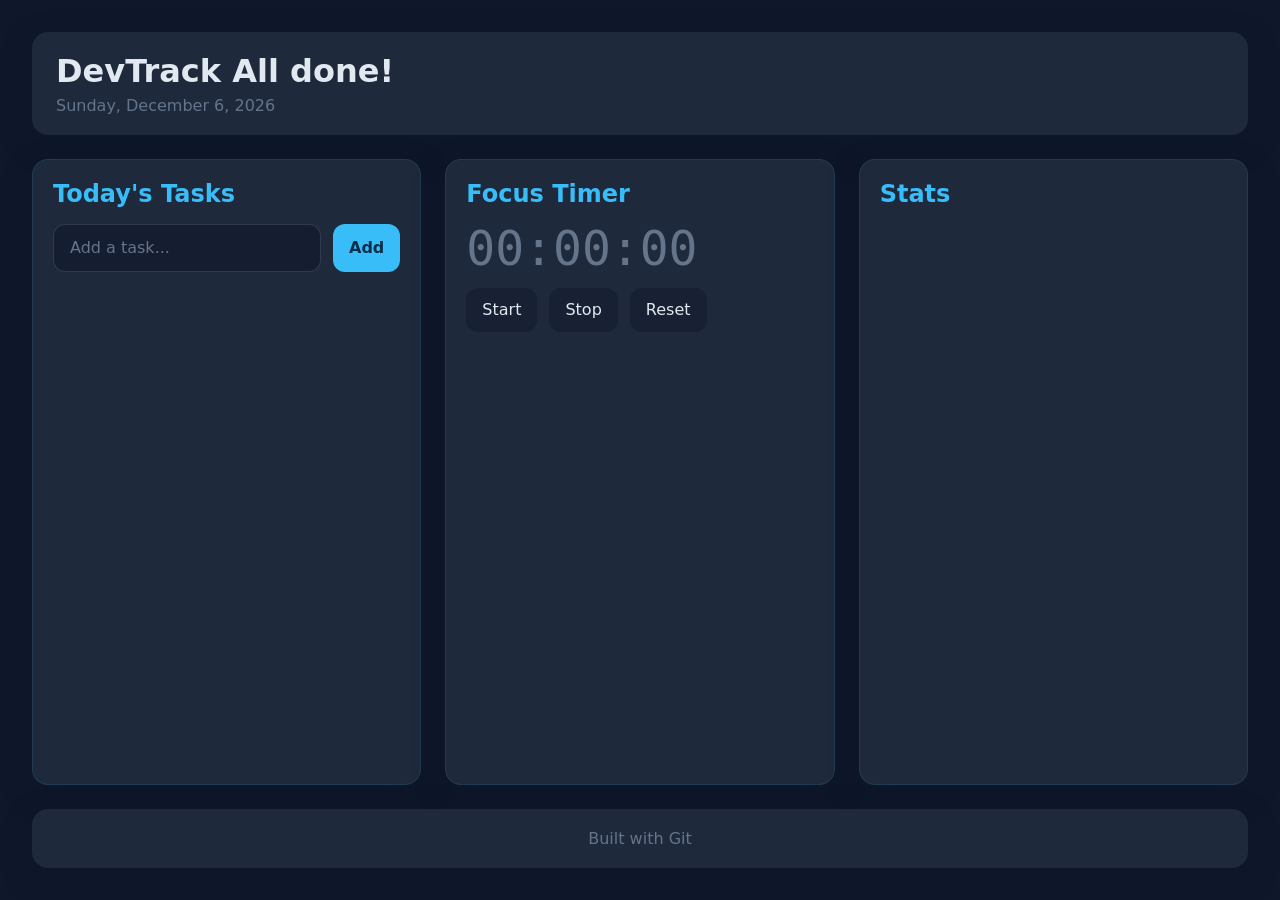
==== DevTrack/index.html @ 36ba4967 "feat: focus timer with start/stop/reset" ====
<!DOCTYPE html>
<html lang="en">
<head>
  <meta charset="UTF-8">
  <meta name="viewport" content="width=device-width, initial-scale=1.0">
  <title>DevTrack</title>
  <link rel="stylesheet" href="style.css">
</head>
<body>
  <div id="app">
    <header class="app-header">
      <div>
        <h1>DevTrack <span id='task-count'></span></h1>
        <p id="today-date"></p>
      </div>
    </header>
    <main class="dashboard-grid">
      <section id="tasks-section" class="card" aria-label="Tasks">
        <h2>Today's Tasks</h2>
        <div class="task-controls">
          <input id='task-input' placeholder='Add a task...' />
          <button id='add-task-btn'>Add</button>
        </div>
        <ul id='task-list'></ul>
      </section>
      <section id="timer-section" class="card" aria-label="Focus Timer">
        <h2>Focus Timer</h2>
        <div id='timer-display'>00:00:00</div>
        <div class="timer-controls">
          <button id='timer-start-btn'>Start</button>
          <button id='timer-stop-btn'>Stop</button>
          <button id='timer-reset-btn'>Reset</button>
        </div>
      </section>
      <section id="stats-section" class="card" aria-label="Stats">
        <h2>Stats</h2>
      </section>
    </main>
    <footer class="app-footer">Built with Git</footer>
  </div>
  <script src="main.js"></script>
</body>
</html>
---- DevTrack/style.css ----
:root {
	--bg: #0f172a;
	--surface: #1e293b;
	--accent: #38bdf8;
	--text: #e2e8f0;
	--muted: #64748b;
}

* {
	box-sizing: border-box;
}

html, body {
	margin: 0;
	min-height: 100%;
}

body {
	background: var(--bg);
	color: var(--text);
	font-family: system-ui, -apple-system, BlinkMacSystemFont, "Segoe UI", sans-serif;
}

#app {
	min-height: 100vh;
	display: grid;
	grid-template-rows: auto 1fr auto;
	gap: 1.5rem;
	padding: 2rem;
}

.app-header,
.app-footer,
.card {
	background: var(--surface);
	border-radius: 1rem;
	box-shadow: 0 10px 30px rgba(15, 23, 42, 0.35);
}

.app-header,
.app-footer {
	padding: 1.25rem 1.5rem;
}

.app-header h1,
.card h2 {
	margin: 0;
}

.app-header p {
	margin: 0.35rem 0 0;
	color: var(--muted);
}

.dashboard-grid {
	display: grid;
	grid-template-columns: repeat(3, minmax(0, 1fr));
	gap: 1.5rem;
}

.card {
	min-height: 220px;
	padding: 1.25rem;
	border: 1px solid rgba(56, 189, 248, 0.12);
}

.task-controls {
	display: grid;
	grid-template-columns: 1fr auto;
	gap: 0.75rem;
	margin: 1rem 0;
}

.task-controls input,
.task-controls button,
.task-item button {
	border: 0;
	border-radius: 0.75rem;
	font: inherit;
}

.task-controls input {
	min-width: 0;
	padding: 0.85rem 1rem;
	background: rgba(15, 23, 42, 0.6);
	color: var(--text);
	border: 1px solid rgba(100, 116, 139, 0.35);
}

.task-controls input::placeholder {
	color: var(--muted);
}

.task-controls button,
.task-item button {
	cursor: pointer;
	transition: background-color 0.2s ease, color 0.2s ease;
}

.task-controls button {
	padding: 0.85rem 1rem;
	background: var(--accent);
	color: #082f49;
	font-weight: 700;
}

#task-list {
	list-style: none;
	padding: 0;
	margin: 0;
	display: grid;
	gap: 0.75rem;
}

.task-item {
	display: grid;
	grid-template-columns: auto 1fr auto;
	align-items: center;
	gap: 0.75rem;
	padding: 0.85rem 1rem;
	border-radius: 0.9rem;
	background: rgba(15, 23, 42, 0.45);
}

.task-text.done {
	color: var(--muted);
	text-decoration: line-through;
}

.task-delete-btn {
	padding: 0.5rem 0.75rem;
	background: transparent;
	color: var(--muted);
}

.task-delete-btn:hover {
	color: #ef4444;
	background: rgba(239, 68, 68, 0.12);
}

#timer-section {
	display: grid;
	align-content: start;
	gap: 1rem;
	justify-items: start;
}

#timer-display {
	font-family: ui-monospace, SFMono-Regular, SF Mono, Menlo, Consolas, monospace;
	font-size: 3rem;
	line-height: 1;
	color: var(--muted);
}

#timer-display.running {
	color: var(--accent);
}

#timer-display.stopped {
	color: var(--muted);
}

.timer-controls {
	display: flex;
	flex-wrap: wrap;
	gap: 0.75rem;
}

.timer-controls button {
	border: 0;
	border-radius: 0.75rem;
	padding: 0.8rem 1rem;
	font: inherit;
	cursor: pointer;
	background: rgba(15, 23, 42, 0.45);
	color: var(--text);
	transition: background-color 0.2s ease, color 0.2s ease;
}

.timer-controls button:hover {
	background: rgba(56, 189, 248, 0.18);
	color: var(--accent);
}

.card h2 {
	color: var(--accent);
}

.app-footer {
	color: var(--muted);
	text-align: center;
}

@media (max-width: 900px) {
	.dashboard-grid {
		grid-template-columns: 1fr;
	}
}
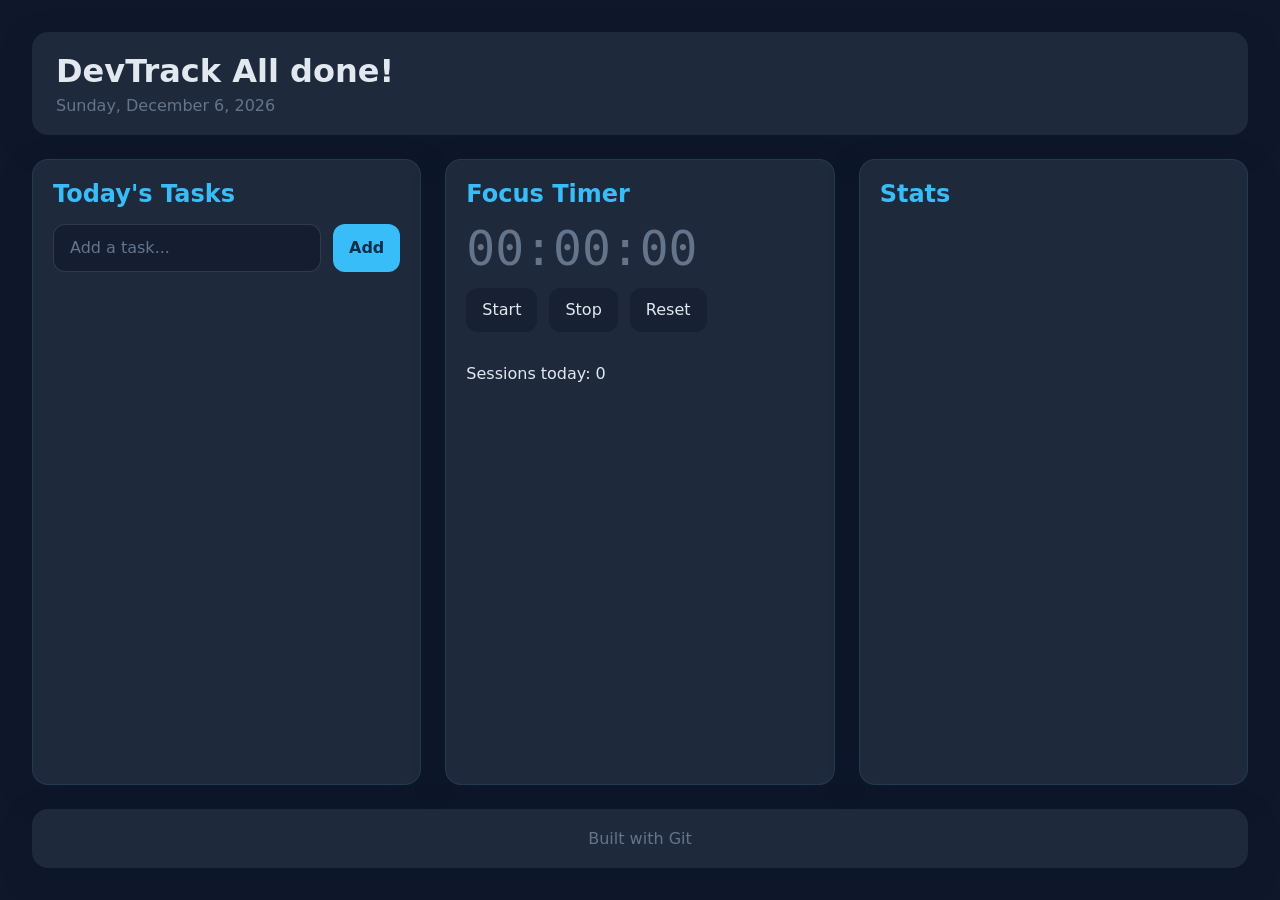
==== commit b5452b7e: "feat: add session timer x10 Faster(Bug)" ====
--- a/DevTrack/index.html
+++ b/DevTrack/index.html
@@ -31,6 +31,7 @@
           <button id='timer-stop-btn'>Stop</button>
           <button id='timer-reset-btn'>Reset</button>
         </div>
+        <p id='session-count'>Sessions today: 0</p>
       </section>
       <section id="stats-section" class="card" aria-label="Stats">
         <h2>Stats</h2>
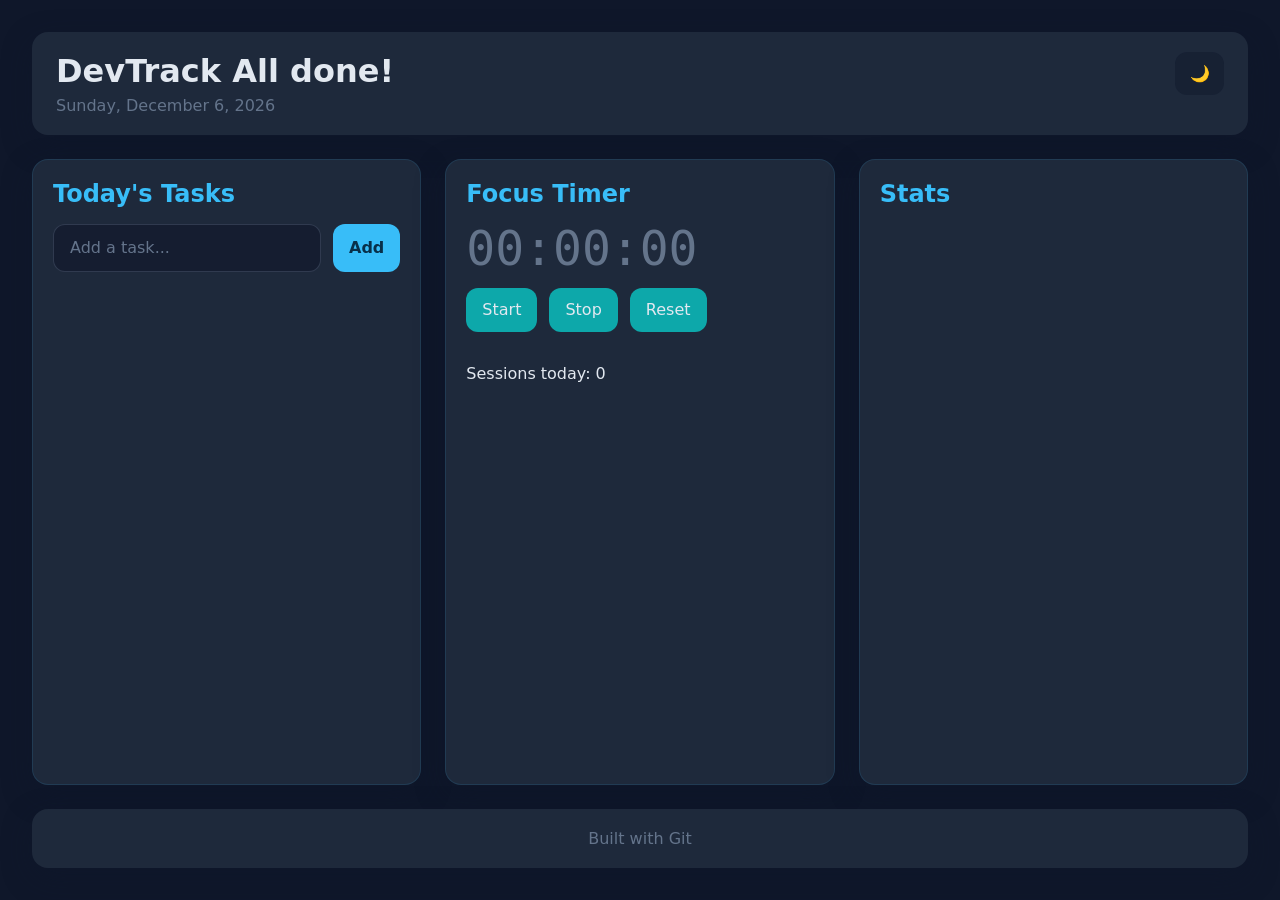
==== commit 9ee17324: "feat: dar/light theme toggle with localStorage" ====
--- a/DevTrack/index.html
+++ b/DevTrack/index.html
@@ -13,6 +13,7 @@
         <h1>DevTrack <span id='task-count'></span></h1>
         <p id="today-date"></p>
       </div>
+      <button id='theme-btn'>&#127769;</button>
     </header>
     <main class="dashboard-grid">
       <section id="tasks-section" class="card" aria-label="Tasks">
--- a/DevTrack/style.css
+++ b/DevTrack/style.css
@@ -19,6 +19,7 @@
 	background: var(--bg);
 	color: var(--text);
 	font-family: system-ui, -apple-system, BlinkMacSystemFont, "Segoe UI", sans-serif;
+	transition: background-color 0.3s ease, color 0.3s ease;
 }
 
 #app {
@@ -37,9 +38,49 @@
 	box-shadow: 0 10px 30px rgba(15, 23, 42, 0.35);
 }
 
+body.light-mode {
+	--bg: #f1f5f9;
+	--surface: #ffffff;
+	--text: #0f172a;
+	--muted: #64748b;
+}
+
+body.light-mode .app-header,
+body.light-mode .app-footer,
+body.light-mode .card {
+	box-shadow: 0 10px 30px rgba(15, 23, 42, 0.12);
+}
+
 .app-header,
 .app-footer {
 	padding: 1.25rem 1.5rem;
+}
+
+.app-header {
+	display: flex;
+	align-items: start;
+	justify-content: space-between;
+	gap: 1rem;
+}
+
+.app-header button {
+	border: 0;
+	border-radius: 0.75rem;
+	padding: 0.75rem 0.9rem;
+	font: inherit;
+	cursor: pointer;
+	background: rgba(15, 23, 42, 0.45);
+	color: var(--text);
+	transition: background-color 0.2s ease, transform 0.2s ease;
+}
+
+.app-header button:hover {
+	background: rgba(56, 189, 248, 0.18);
+	transform: translateY(-1px);
+}
+
+body.light-mode .app-header button {
+	background: rgba(15, 23, 42, 0.06);
 }
 
 .app-header h1,
@@ -87,6 +128,11 @@
 	border: 1px solid rgba(100, 116, 139, 0.35);
 }
 
+body.light-mode .task-controls input {
+	background: #f8fafc;
+	border-color: rgba(100, 116, 139, 0.22);
+}
+
 .task-controls input::placeholder {
 	color: var(--muted);
 }
@@ -120,6 +166,10 @@
 	padding: 0.85rem 1rem;
 	border-radius: 0.9rem;
 	background: rgba(15, 23, 42, 0.45);
+}
+
+body.light-mode .task-item {
+	background: rgba(148, 163, 184, 0.12);
 }
 
 .task-text.done {
@@ -172,13 +222,17 @@
 	padding: 0.8rem 1rem;
 	font: inherit;
 	cursor: pointer;
-	background: rgba(15, 23, 42, 0.45);
+	background: rgba(3, 255, 247, 0.593);
 	color: var(--text);
 	transition: background-color 0.2s ease, color 0.2s ease;
 }
 
+body.light-mode .timer-controls button {
+	background: rgba(2, 132, 199, 0.12);
+}
+
 .timer-controls button:hover {
-	background: rgba(56, 189, 248, 0.18);
+	background: rgba(0, 217, 255, 0.912);
 	color: var(--accent);
 }
 
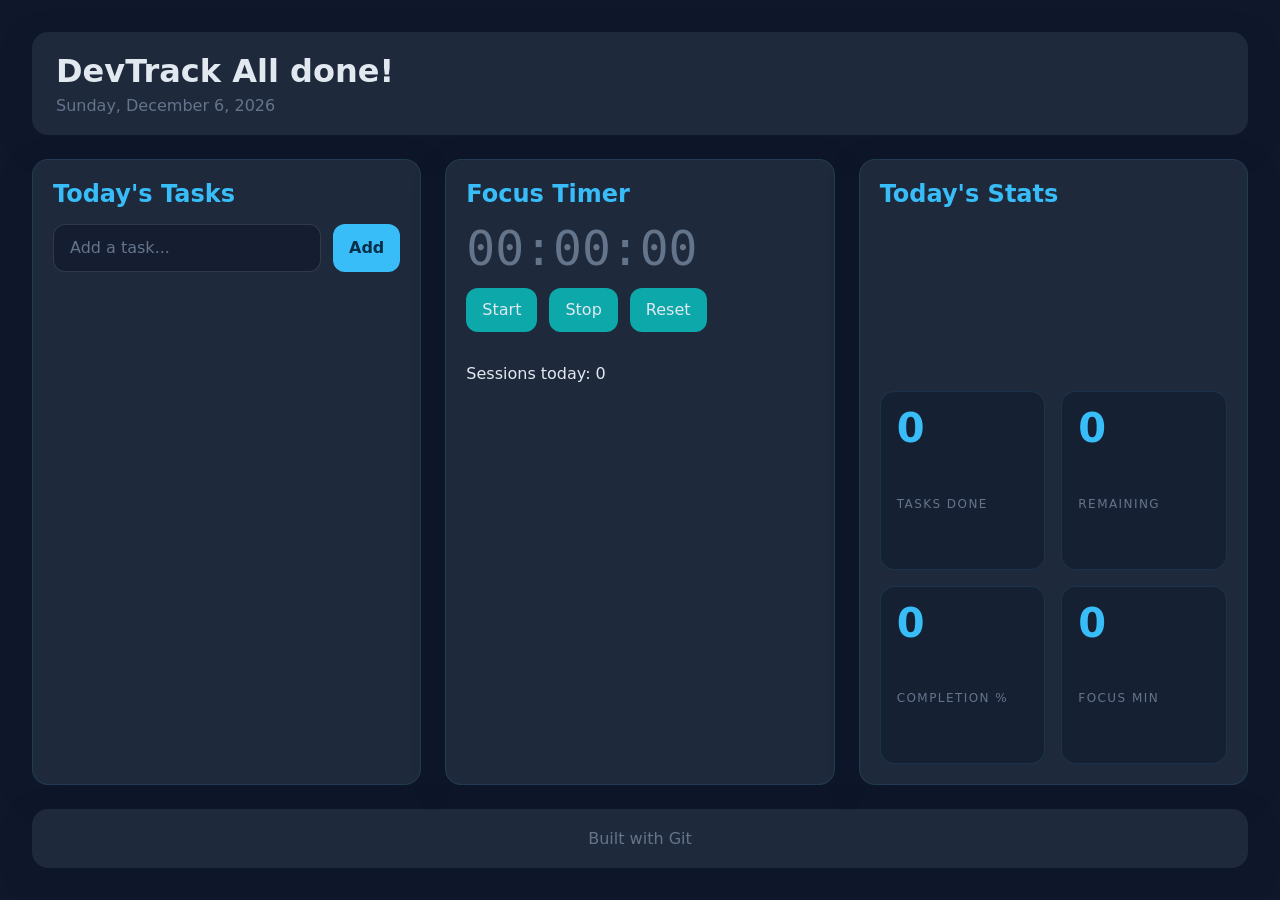
==== commit ad46989a: "feat: stats panel 2x2 tile layout" ====
--- a/DevTrack/index.html
+++ b/DevTrack/index.html
@@ -13,7 +13,6 @@
         <h1>DevTrack <span id='task-count'></span></h1>
         <p id="today-date"></p>
       </div>
-      <button id='theme-btn'>&#127769;</button>
     </header>
     <main class="dashboard-grid">
       <section id="tasks-section" class="card" aria-label="Tasks">
@@ -35,7 +34,25 @@
         <p id='session-count'>Sessions today: 0</p>
       </section>
       <section id="stats-section" class="card" aria-label="Stats">
-        <h2>Stats</h2>
+        <h2>Today's Stats</h2>
+        <div class="stats-grid">
+          <div class="stat-tile">
+            <span id="tasks-done" class='stat-number'>0</span>
+            <span class='stat-label'>Tasks Done</span>
+          </div>
+          <div class="stat-tile">
+            <span id="tasks-remaining" class='stat-number'>0</span>
+            <span class='stat-label'>Remaining</span>
+          </div>
+          <div class="stat-tile">
+            <span id="completion-rate" class='stat-number'>0</span>
+            <span class='stat-label'>Completion %</span>
+          </div>
+          <div class="stat-tile">
+            <span id="focus-minutes" class='stat-number'>0</span>
+            <span class='stat-label'>Focus Min</span>
+          </div>
+        </div>
       </section>
     </main>
     <footer class="app-footer">Built with Git</footer>
--- a/DevTrack/style.css
+++ b/DevTrack/style.css
@@ -19,7 +19,6 @@
 	background: var(--bg);
 	color: var(--text);
 	font-family: system-ui, -apple-system, BlinkMacSystemFont, "Segoe UI", sans-serif;
-	transition: background-color 0.3s ease, color 0.3s ease;
 }
 
 #app {
@@ -38,49 +37,9 @@
 	box-shadow: 0 10px 30px rgba(15, 23, 42, 0.35);
 }
 
-body.light-mode {
-	--bg: #f1f5f9;
-	--surface: #ffffff;
-	--text: #0f172a;
-	--muted: #64748b;
-}
-
-body.light-mode .app-header,
-body.light-mode .app-footer,
-body.light-mode .card {
-	box-shadow: 0 10px 30px rgba(15, 23, 42, 0.12);
-}
-
 .app-header,
 .app-footer {
 	padding: 1.25rem 1.5rem;
-}
-
-.app-header {
-	display: flex;
-	align-items: start;
-	justify-content: space-between;
-	gap: 1rem;
-}
-
-.app-header button {
-	border: 0;
-	border-radius: 0.75rem;
-	padding: 0.75rem 0.9rem;
-	font: inherit;
-	cursor: pointer;
-	background: rgba(15, 23, 42, 0.45);
-	color: var(--text);
-	transition: background-color 0.2s ease, transform 0.2s ease;
-}
-
-.app-header button:hover {
-	background: rgba(56, 189, 248, 0.18);
-	transform: translateY(-1px);
-}
-
-body.light-mode .app-header button {
-	background: rgba(15, 23, 42, 0.06);
 }
 
 .app-header h1,
@@ -103,6 +62,40 @@
 	min-height: 220px;
 	padding: 1.25rem;
 	border: 1px solid rgba(56, 189, 248, 0.12);
+}
+
+#stats-section {
+	display: grid;
+	gap: 1rem;
+}
+
+.stats-grid {
+	display: grid;
+	grid-template-columns: repeat(2, minmax(0, 1fr));
+	gap: 1rem;
+}
+
+.stat-tile {
+	display: grid;
+	gap: 0.4rem;
+	padding: 1rem;
+	border-radius: 0.9rem;
+	background: rgba(15, 23, 42, 0.45);
+	border: 1px solid rgba(56, 189, 248, 0.12);
+}
+
+.stat-number {
+	font-size: 2.5rem;
+	font-weight: 700;
+	line-height: 1;
+	color: var(--accent);
+}
+
+.stat-label {
+	font-size: 0.75rem;
+	text-transform: uppercase;
+	letter-spacing: 0.12em;
+	color: var(--muted);
 }
 
 .task-controls {
@@ -128,11 +121,6 @@
 	border: 1px solid rgba(100, 116, 139, 0.35);
 }
 
-body.light-mode .task-controls input {
-	background: #f8fafc;
-	border-color: rgba(100, 116, 139, 0.22);
-}
-
 .task-controls input::placeholder {
 	color: var(--muted);
 }
@@ -166,10 +154,6 @@
 	padding: 0.85rem 1rem;
 	border-radius: 0.9rem;
 	background: rgba(15, 23, 42, 0.45);
-}
-
-body.light-mode .task-item {
-	background: rgba(148, 163, 184, 0.12);
 }
 
 .task-text.done {
@@ -227,10 +211,6 @@
 	transition: background-color 0.2s ease, color 0.2s ease;
 }
 
-body.light-mode .timer-controls button {
-	background: rgba(2, 132, 199, 0.12);
-}
-
 .timer-controls button:hover {
 	background: rgba(0, 217, 255, 0.912);
 	color: var(--accent);
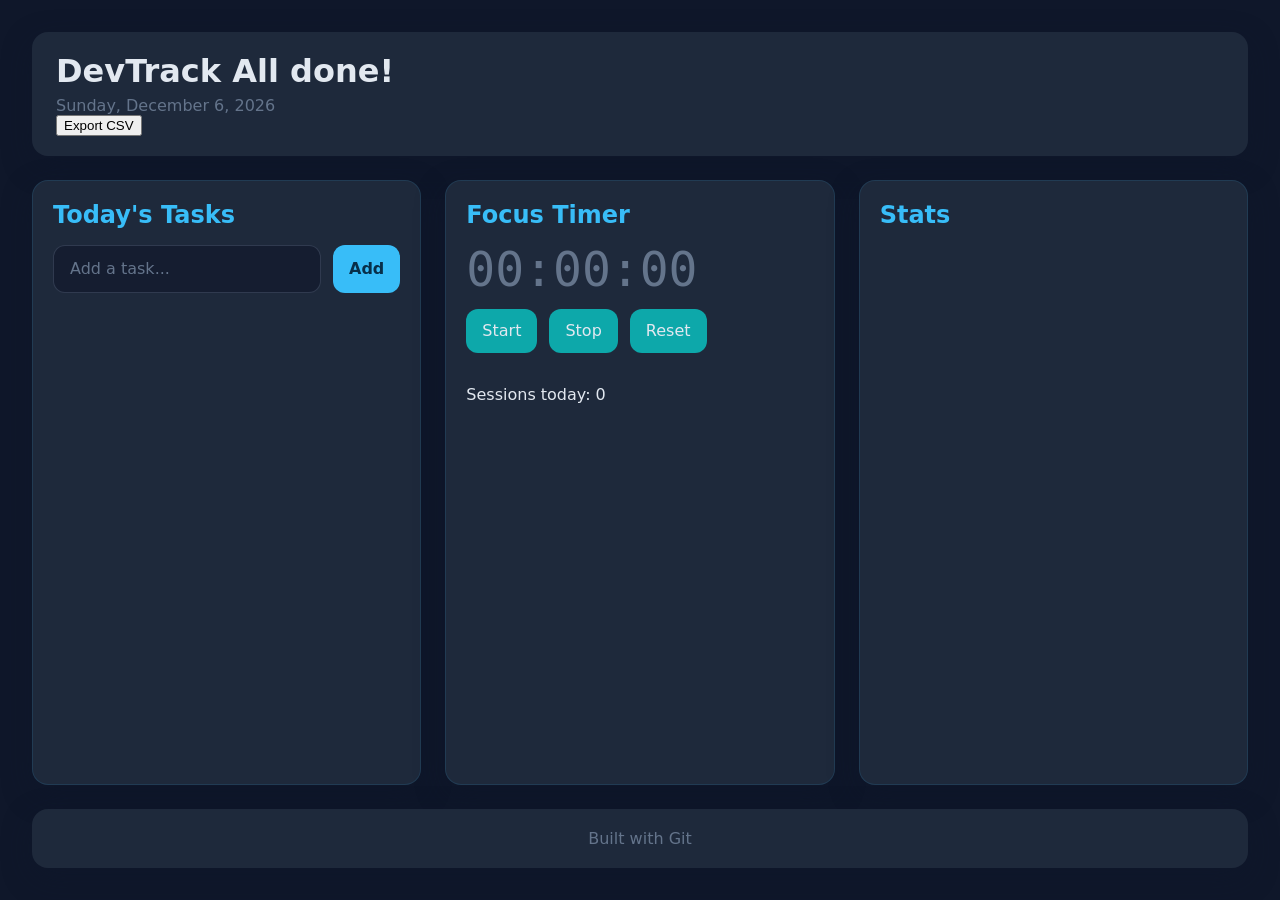
==== commit aa2fda5c: "feat: export all tasks to CSV download" ====
--- a/DevTrack/index.html
+++ b/DevTrack/index.html
@@ -13,6 +13,7 @@
         <h1>DevTrack <span id='task-count'></span></h1>
         <p id="today-date"></p>
       </div>
+      <button id='export-csv-btn'>Export CSV</button>
     </header>
     <main class="dashboard-grid">
       <section id="tasks-section" class="card" aria-label="Tasks">
@@ -34,25 +35,7 @@
         <p id='session-count'>Sessions today: 0</p>
       </section>
       <section id="stats-section" class="card" aria-label="Stats">
-        <h2>Today's Stats</h2>
-        <div class="stats-grid">
-          <div class="stat-tile">
-            <span id="tasks-done" class='stat-number'>0</span>
-            <span class='stat-label'>Tasks Done</span>
-          </div>
-          <div class="stat-tile">
-            <span id="tasks-remaining" class='stat-number'>0</span>
-            <span class='stat-label'>Remaining</span>
-          </div>
-          <div class="stat-tile">
-            <span id="completion-rate" class='stat-number'>0</span>
-            <span class='stat-label'>Completion %</span>
-          </div>
-          <div class="stat-tile">
-            <span id="focus-minutes" class='stat-number'>0</span>
-            <span class='stat-label'>Focus Min</span>
-          </div>
-        </div>
+        <h2>Stats</h2>
       </section>
     </main>
     <footer class="app-footer">Built with Git</footer>
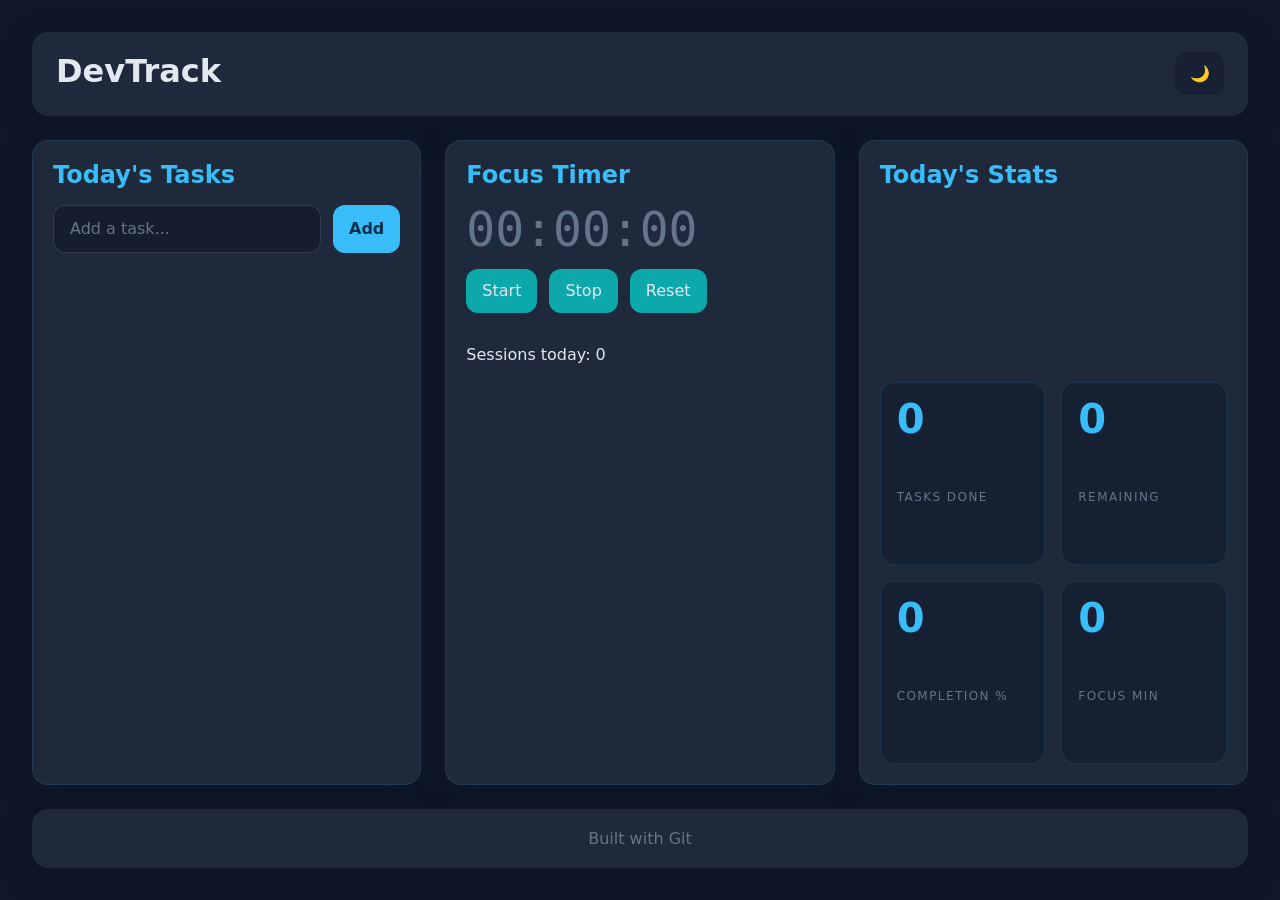
==== commit 6dca7254: "added status panel to main.js" ====
--- a/DevTrack/index.html
+++ b/DevTrack/index.html
@@ -13,7 +13,7 @@
         <h1>DevTrack <span id='task-count'></span></h1>
         <p id="today-date"></p>
       </div>
-      <button id='export-csv-btn'>Export CSV</button>
+      <button id='theme-btn'>&#127769;</button>
     </header>
     <main class="dashboard-grid">
       <section id="tasks-section" class="card" aria-label="Tasks">
@@ -35,7 +35,25 @@
         <p id='session-count'>Sessions today: 0</p>
       </section>
       <section id="stats-section" class="card" aria-label="Stats">
-        <h2>Stats</h2>
+        <h2>Today's Stats</h2>
+        <div class="stats-grid">
+          <div class="stat-tile">
+            <span id="tasks-done" class='stat-number'>0</span>
+            <span class='stat-label'>Tasks Done</span>
+          </div>
+          <div class="stat-tile">
+            <span id="tasks-remaining" class='stat-number'>0</span>
+            <span class='stat-label'>Remaining</span>
+          </div>
+          <div class="stat-tile">
+            <span id="completion-rate" class='stat-number'>0</span>
+            <span class='stat-label'>Completion %</span>
+          </div>
+          <div class="stat-tile">
+            <span id="focus-minutes" class='stat-number'>0</span>
+            <span class='stat-label'>Focus Min</span>
+          </div>
+        </div>
       </section>
     </main>
     <footer class="app-footer">Built with Git</footer>
--- a/DevTrack/style.css
+++ b/DevTrack/style.css
@@ -19,6 +19,7 @@
 	background: var(--bg);
 	color: var(--text);
 	font-family: system-ui, -apple-system, BlinkMacSystemFont, "Segoe UI", sans-serif;
+	transition: background-color 0.3s ease, color 0.3s ease;
 }
 
 #app {
@@ -37,9 +38,49 @@
 	box-shadow: 0 10px 30px rgba(15, 23, 42, 0.35);
 }
 
+body.light-mode {
+	--bg: #f1f5f9;
+	--surface: #ffffff;
+	--text: #0f172a;
+	--muted: #64748b;
+}
+
+body.light-mode .app-header,
+body.light-mode .app-footer,
+body.light-mode .card {
+	box-shadow: 0 10px 30px rgba(15, 23, 42, 0.12);
+}
+
 .app-header,
 .app-footer {
 	padding: 1.25rem 1.5rem;
+}
+
+.app-header {
+	display: flex;
+	align-items: start;
+	justify-content: space-between;
+	gap: 1rem;
+}
+
+.app-header button {
+	border: 0;
+	border-radius: 0.75rem;
+	padding: 0.75rem 0.9rem;
+	font: inherit;
+	cursor: pointer;
+	background: rgba(15, 23, 42, 0.45);
+	color: var(--text);
+	transition: background-color 0.2s ease, transform 0.2s ease;
+}
+
+.app-header button:hover {
+	background: rgba(56, 189, 248, 0.18);
+	transform: translateY(-1px);
+}
+
+body.light-mode .app-header button {
+	background: rgba(15, 23, 42, 0.06);
 }
 
 .app-header h1,
@@ -121,6 +162,11 @@
 	border: 1px solid rgba(100, 116, 139, 0.35);
 }
 
+body.light-mode .task-controls input {
+	background: #f8fafc;
+	border-color: rgba(100, 116, 139, 0.22);
+}
+
 .task-controls input::placeholder {
 	color: var(--muted);
 }
@@ -154,6 +200,10 @@
 	padding: 0.85rem 1rem;
 	border-radius: 0.9rem;
 	background: rgba(15, 23, 42, 0.45);
+}
+
+body.light-mode .task-item {
+	background: rgba(148, 163, 184, 0.12);
 }
 
 .task-text.done {
@@ -211,6 +261,10 @@
 	transition: background-color 0.2s ease, color 0.2s ease;
 }
 
+body.light-mode .timer-controls button {
+	background: rgba(2, 132, 199, 0.12);
+}
+
 .timer-controls button:hover {
 	background: rgba(0, 217, 255, 0.912);
 	color: var(--accent);
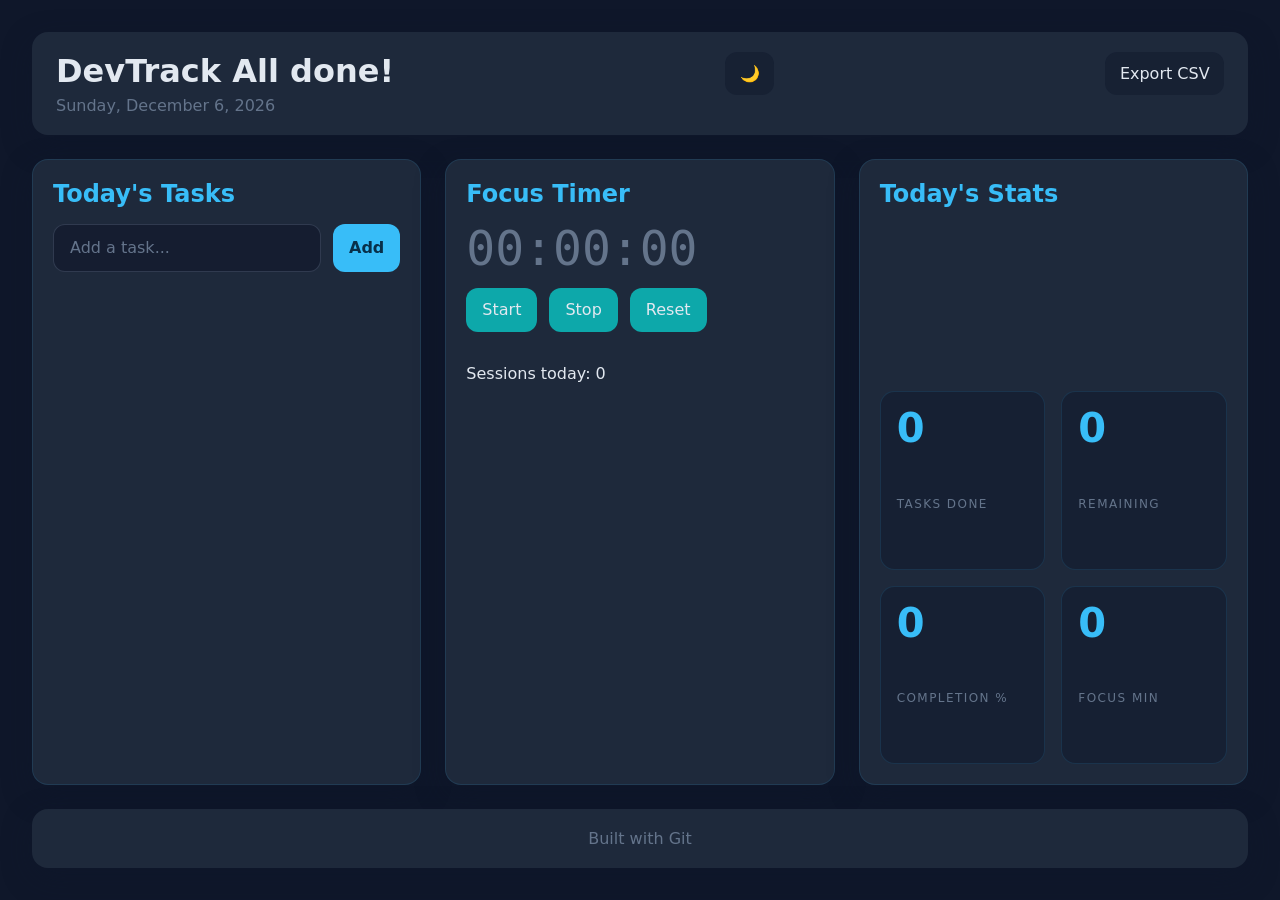
==== commit 531f9c66: "feat: export feature merged" ====
--- a/DevTrack/index.html
+++ b/DevTrack/index.html
@@ -14,6 +14,7 @@
         <p id="today-date"></p>
       </div>
       <button id='theme-btn'>&#127769;</button>
+      <button id='export-csv-btn'>Export CSV</button>
     </header>
     <main class="dashboard-grid">
       <section id="tasks-section" class="card" aria-label="Tasks">
